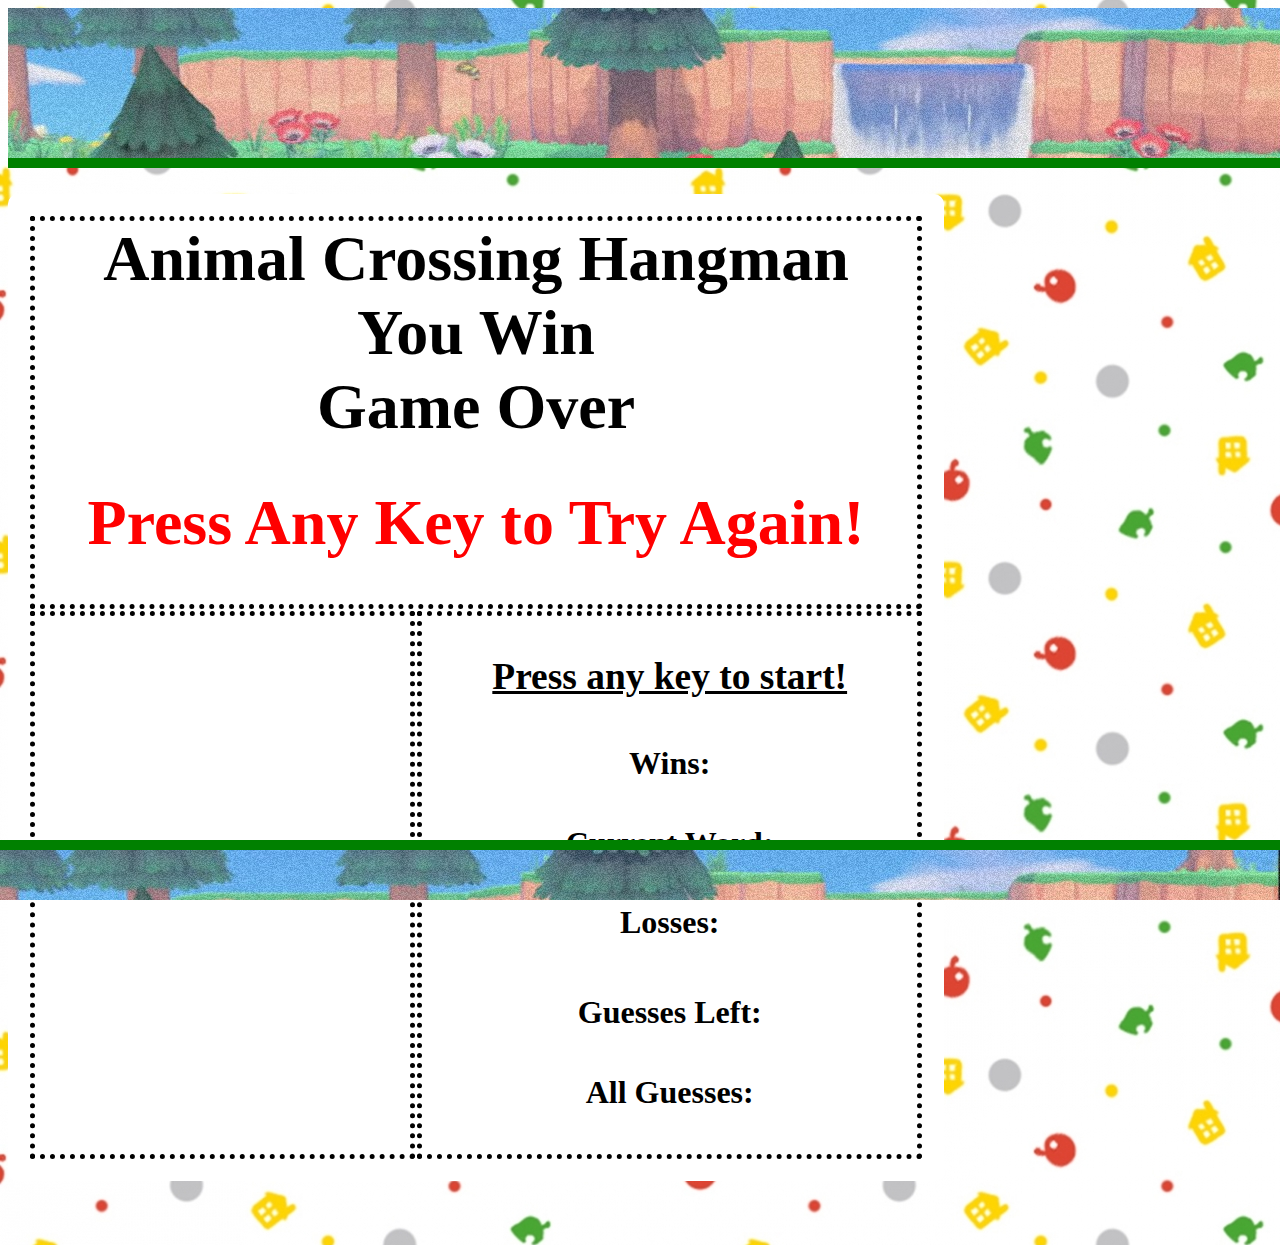
==== Module-2_Assessment/index.html @ 79ec16e7 "javascript needs work" ====
<!DOCTYPE html>
<html>
<head>
    <title>Animal Crossing Hangman</title>
    <!-- Linking Bootstrap -->
	<link rel="stylesheet" href="https://stackpath.bootstrapcdn.com/bootstrap/4.1.1/css/bootstrap.min.css" integrity="sha384-WskhaSGFgHYWDcbwN70/dfYBj47jz9qbsMId/iRN3ewGhXQFZCSftd1LZCfmhktB" crossorigin="anonymous">
    <!-- Linking jQuery -->
    <script src="https://code.jquery.com/jquery-3.3.1.min.js" integrity="sha256-FgpCb/KJQlLNfOu91ta32o/NMZxltwRo8QtmkMRdAu8=" crossorigin="anonymous"></script>
    <!-- Linking CSS Reset-->
    <!--<link rel="stylesheet" type="text/css" href="assets/css/reset.css">-->
    <!-- Linking CSS -->
    <link rel="stylesheet" type="text/css" href="assets/css/style.css">
</head>
<body>
    <header>
        <div class="header"></div>
    </header>
    <main class="container">
    </div>
        <table class="game-content">
            <thead>
                <tr>
                    <th colspan="2"><span class="hangTitle">Animal Crossing Hangman</span>
                        <h1 id="youwin">You Win</h1>
                        <h1 id="gameover"> Game Over</h1>
                        <h1 id="pressKeyTryAgain">Press Any Key to Try Again!</h1>
                    </th>
                </tr>
            </thead>  
            <tbody>
                <tr>
                    <td class="acpic"></td>
                    <td><h3 style="padding-bottom:5px;"><u>Press any key to start!</u></h3>
                        <h4>Wins:</h4>  <div id="gameWins"></div>
                        <h4>Current Word:</h4> <div id="currentWord"></div>
                        <h4>Losses:</h4>  <div id="gameLosses"></div>
                        <h4 style="padding-top:10px;">Guesses Left:</h4>  <div id="guessesLeft"></div>
                        <h4>All Guesses:</h4>  <div id="userGuesses"></div>
                    </td>
                </tr>
            </tbody>      
        </table>
    </main>    
    <footer class="footer">
            <div class="container">
            </div>
    </footer>
    <!-- Linking JS -->
    <script type="text/javascript" src="assets/javascript/game.js"></script>    
     <script> 
        startGame();
        refreshScreen();
    </script>
</body>
</html>
---- Module-2_Assessment/assets/css/style.css ----
body {
    background: url(../images/background.jpg);
    width: 100%;
}
.header {
    background: url(../images/headfoot.jpg);
    border-bottom: 10px solid green;
    width: 100%;
    height:150px;
    margin-bottom: 2%;
}
.game-content {
    text-align: center;
    font-size: 2em;
    width: 100%;
    min-height: 500px;
}
.game-content th, .game-content td {
    border: 5px dotted black;
    width: 1%;
}

#youwin, #gameover {
    margin:auto;
}
.hangTitle {
    font-size:2em;
}
main {
    background-color:white;
    border-radius:10px;
    padding: 20px;
    max-width:70% !important;
    min-height:500px;
    margin-bottom:5%;
}
.footer {
    background: url(../images/headfoot.jpg);
    position: fixed;
    border-top: 10px solid green;
    width: 100%;
    height: 50px;
    bottom: 0px;
    left: 0px;
    right: 0px;
    margin-bottom: 0px;
}
#pressKeyTryAgain {
    color:red;
}
#currentWord {
    letter-spacing: 10px;
    font-size: 1.5em;
}
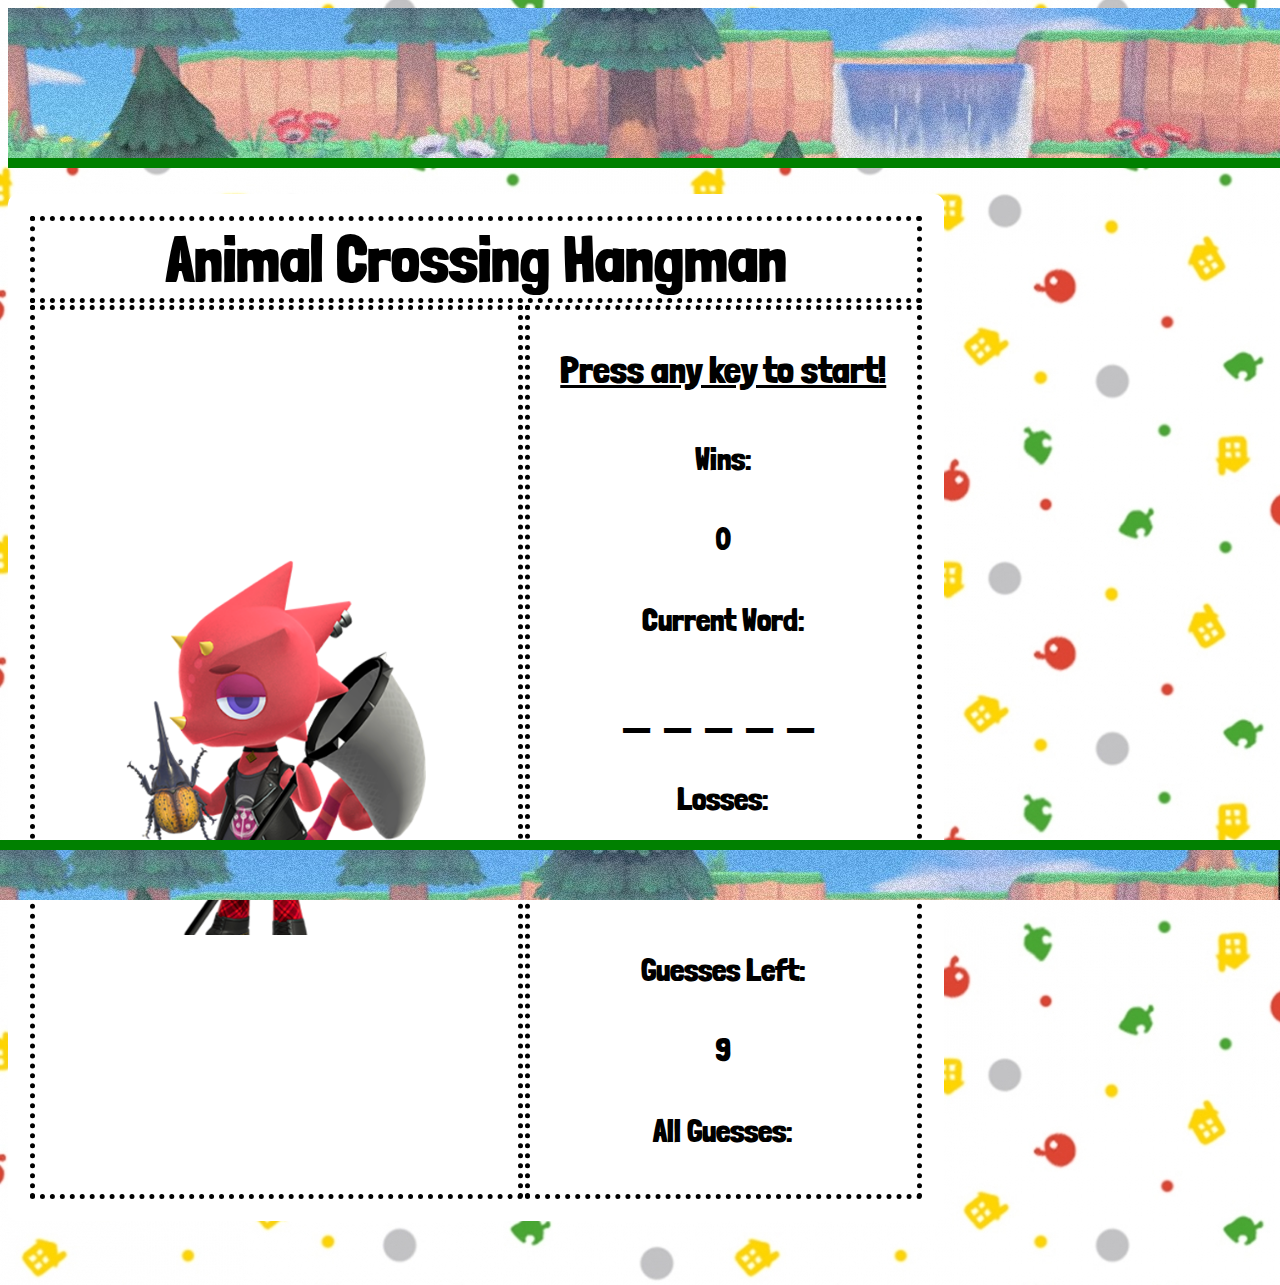
==== commit e7b8e1f9: "final hangman" ====
--- a/Module-2_Assessment/index.html
+++ b/Module-2_Assessment/index.html
@@ -10,6 +10,9 @@
     <!--<link rel="stylesheet" type="text/css" href="assets/css/reset.css">-->
     <!-- Linking CSS -->
     <link rel="stylesheet" type="text/css" href="assets/css/style.css">
+    <!--fonts-->
+    <link href="https://fonts.googleapis.com/css2?family=Londrina+Solid:wght@300&display=swap" rel="stylesheet">
+    <link href="https://fonts.googleapis.com/css2?family=Londrina+Solid:wght@100;300&display=swap" rel="stylesheet">
 </head>
 <body>
     <header>
@@ -21,15 +24,15 @@
             <thead>
                 <tr>
                     <th colspan="2"><span class="hangTitle">Animal Crossing Hangman</span>
-                        <h1 id="youwin">You Win</h1>
-                        <h1 id="gameover"> Game Over</h1>
+                        <img id="youwin-image" src="assets/images/youwin-image.jpg" alt="Winning Image" />
+                        <img id="gameover-image" src="assets/images/gameover-image.jpg" alt="Game Over Image" />
                         <h1 id="pressKeyTryAgain">Press Any Key to Try Again!</h1>
                     </th>
                 </tr>
             </thead>  
             <tbody>
                 <tr>
-                    <td class="acpic"></td>
+                    <td class="clue"></td>
                     <td><h3 style="padding-bottom:5px;"><u>Press any key to start!</u></h3>
                         <h4>Wins:</h4>  <div id="gameWins"></div>
                         <h4>Current Word:</h4> <div id="currentWord"></div>
@@ -45,7 +48,9 @@
             <div class="container">
             </div>
     </footer>
-    <!-- Linking JS -->
+    </audio>
+
+    <!-- Linking JavScript -->
     <script type="text/javascript" src="assets/javascript/game.js"></script>    
      <script> 
         startGame();
--- a/Module-2_Assessment/assets/css/style.css
+++ b/Module-2_Assessment/assets/css/style.css
@@ -9,6 +9,7 @@
     height:150px;
     margin-bottom: 2%;
 }
+
 .game-content {
     text-align: center;
     font-size: 2em;
@@ -20,11 +21,14 @@
     width: 1%;
 }
 
-#youwin, #gameover {
+#youwin-image, #gameover-image {
     margin:auto;
+    width:250px;
 }
 .hangTitle {
     font-size:2em;
+    font-family: 'Londrina Solid', cursive;
+
 }
 main {
     background-color:white;
@@ -33,6 +37,7 @@
     max-width:70% !important;
     min-height:500px;
     margin-bottom:5%;
+    font-family: 'Londrina Solid', cursive;
 }
 .footer {
     background: url(../images/headfoot.jpg);
@@ -46,7 +51,7 @@
     margin-bottom: 0px;
 }
 #pressKeyTryAgain {
-    color:red;
+    color: #f5a442;
 }
 #currentWord {
     letter-spacing: 10px;
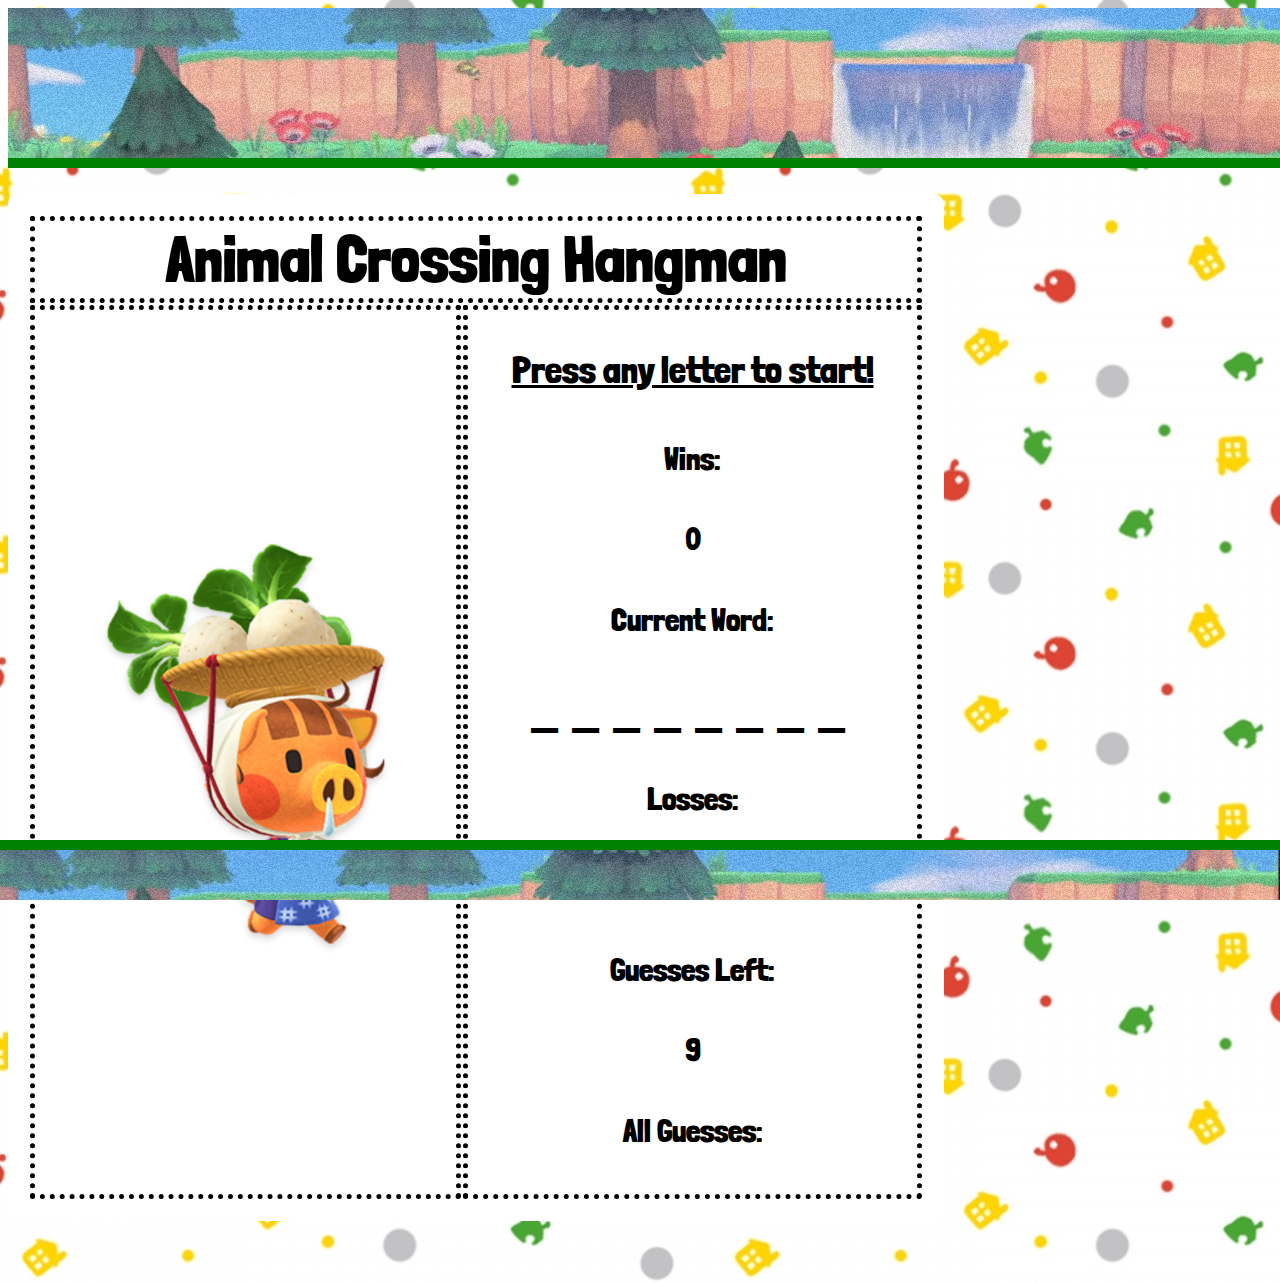
==== commit d8b78ce6: "final javascript" ====
--- a/Module-2_Assessment/index.html
+++ b/Module-2_Assessment/index.html
@@ -33,7 +33,7 @@
             <tbody>
                 <tr>
                     <td class="clue"></td>
-                    <td><h3 style="padding-bottom:5px;"><u>Press any key to start!</u></h3>
+                    <td><h3 style="padding-bottom:5px;"><u>Press any letter to start!</u></h3>
                         <h4>Wins:</h4>  <div id="gameWins"></div>
                         <h4>Current Word:</h4> <div id="currentWord"></div>
                         <h4>Losses:</h4>  <div id="gameLosses"></div>
@@ -48,7 +48,6 @@
             <div class="container">
             </div>
     </footer>
-    </audio>
 
     <!-- Linking JavScript -->
     <script type="text/javascript" src="assets/javascript/game.js"></script>    
